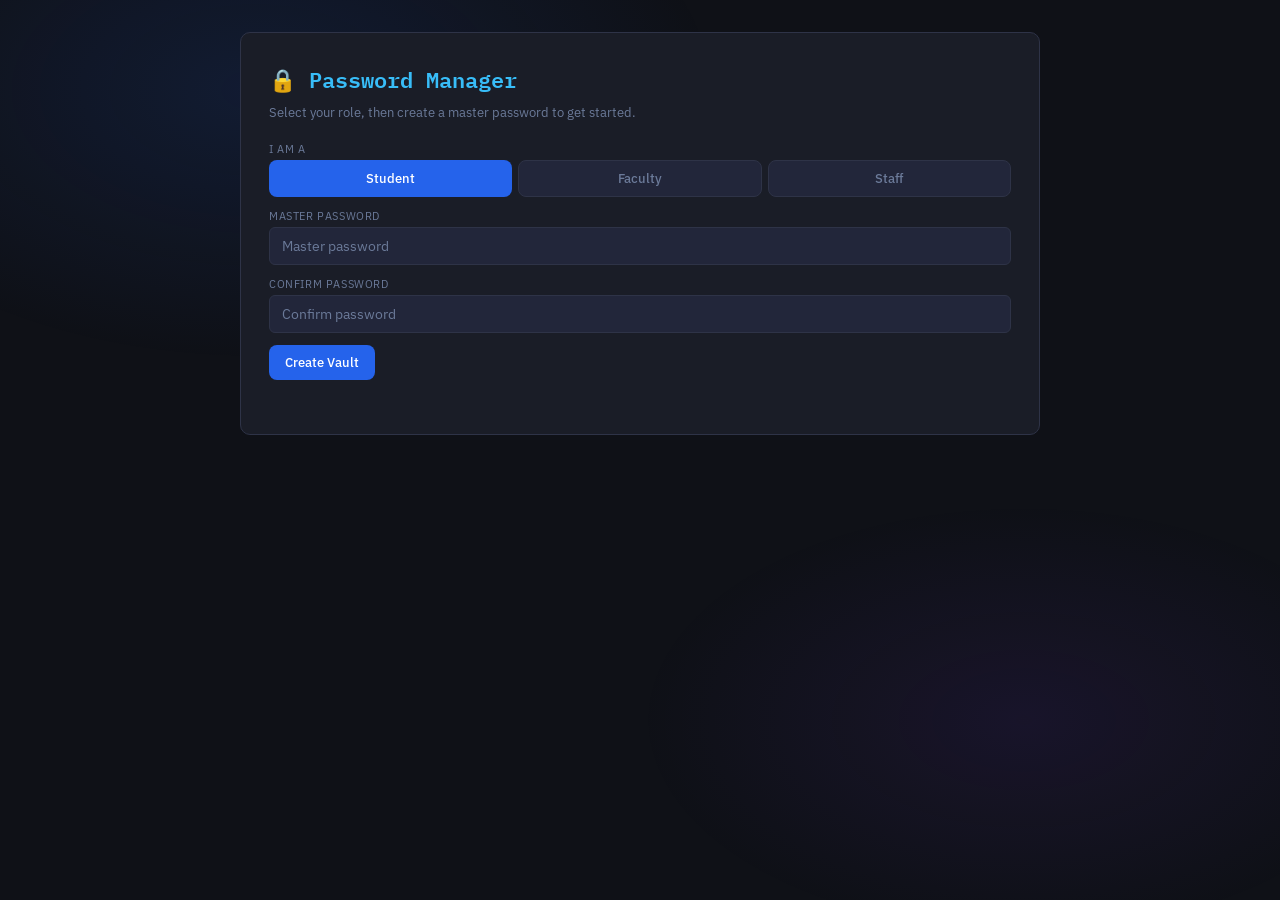
==== password_manager.html @ 9626956d "HTML and CSS file" ====
<!DOCTYPE html>
<html lang="en">
<head>
<meta charset="UTF-8">
<meta name="viewport" content="width=device-width, initial-scale=1.0">
<title>Password Manager</title>
<link href="https://fonts.googleapis.com/css2?family=IBM+Plex+Mono:wght@400;500;600&family=IBM+Plex+Sans:wght@300;400;500;600&display=swap" rel="stylesheet">
<link rel="stylesheet" href="style.css">
</head>
<body>
<div id="app">

  <!-- ══════════ LOGIN ══════════ -->
  <div class="screen active" id="screen-login">
    <div class="card">
      <h1>🔒 Password Manager</h1>
      <p class="sub" id="login-subtitle"></p>

      <div class="field">
        <label>I am a</label>
        <div class="role-toggle">
          <button onclick="selectRole('student')" class="active" id="rb-student">Student</button>
          <button onclick="selectRole('faculty')" id="rb-faculty">Faculty</button>
          <button onclick="selectRole('staff')"   id="rb-staff">Staff</button>
        </div>
      </div>

      <div id="auth-section">
        <div class="field">
          <label>Auth Code</label>
          <input type="password" id="auth-code" placeholder="Enter your auth code">
          <p style="color:var(--muted);font-size:12px;margin-top:4px">Contact your administrator if you don't have a code.</p>
        </div>
      </div>

      <div class="field">
        <label>Master Password</label>
        <input type="password" id="login-pw" placeholder="Master password" onkeydown="if(event.key==='Enter')doLogin()">
      </div>
      <div class="field" id="confirm-wrap">
        <label>Confirm Password</label>
        <input type="password" id="login-conf" placeholder="Confirm password" onkeydown="if(event.key==='Enter')doLogin()">
      </div>

      <div class="btn-row">
        <button class="btn-primary" id="login-btn" onclick="doLogin()">Create Vault</button>
      </div>
      <div class="msg" id="login-msg"></div>
    </div>
  </div>

  <!-- ══════════ MAIN ══════════ -->
  <div class="screen" id="screen-main">
    <nav id="main-nav"></nav>

    <!-- Passwords -->
    <div id="tab-passwords">
      <h2>Saved Passwords</h2>
      <div class="search-wrap">
        <input type="text" id="pw-search" placeholder="Search by site or username…" oninput="renderPasswords()">
      </div>
      <div class="list-scroll" id="pw-list"></div>
    </div>

    <!-- Add Password -->
    <div id="tab-add" style="display:none">
      <h2>Add Password</h2>
      <div class="field"><label>Site / App</label><input type="text" id="add-site" placeholder="e.g. github.com"></div>
      <div class="field"><label>Username / Email</label><input type="text" id="add-user" placeholder="you@example.com"></div>
      <div class="field">
        <label>Password</label>
        <input type="password" id="add-pw" placeholder="Password" oninput="updateStrength(this.value,'add-strength-wrap','add-strength-bar','add-strength-lbl')">
        <div class="strength-wrap" id="add-strength-wrap" style="display:none">
          <div class="strength-row"><span>Password strength</span><span id="add-strength-lbl"></span></div>
          <div class="bar-bg"><div class="bar-fill" id="add-strength-bar"></div></div>
        </div>
      </div>
      <div class="btn-row">
        <button class="btn-neutral" onclick="generateIntoAdd()">Generate Password</button>
        <button class="btn-success" onclick="doAddPassword()">Save</button>
      </div>
      <div class="msg" id="add-msg"></div>
    </div>

    <!-- Cards -->
    <div id="tab-cards" style="display:none">
      <h2>Saved Cards</h2>
      <div class="list-scroll" id="card-list"></div>
    </div>

    <!-- Add Card -->
    <div id="tab-add-card" style="display:none">
      <h2>Add Card</h2>
      <p class="sub">All card data is encrypted with your master password.</p>
      <div class="field"><label>Cardholder Name</label><input type="text" id="ac-holder" placeholder="Full name"></div>
      <div class="field"><label>Card Number</label><input type="text" id="ac-number" placeholder="Digits only" maxlength="19" oninput="this.value=this.value.replace(/\D/g,'').slice(0,16)"></div>
      <div class="row">
        <div class="field"><label>Expiry (MM/YY)</label><input type="text" id="ac-expiry" placeholder="MM/YY" maxlength="5" oninput="fmtExpiry(this)"></div>
        <div class="field"><label>CVV</label><input type="password" id="ac-cvv" placeholder="3–4 digits" maxlength="4"></div>
      </div>
      <div class="field"><label>Card Type</label>
        <select id="ac-type"><option>Visa</option><option>Mastercard</option><option>Amex</option><option>Other</option></select>
      </div>
      <div class="btn-row"><button class="btn-success" onclick="doAddCard()">Save Card</button></div>
      <div class="msg" id="add-card-msg"></div>
    </div>

    <!-- Generate -->
    <div id="tab-generate" style="display:none">
      <h2>Generate Password</h2>
      <div class="slider-wrap">
        <div class="slider-lbl"><span>Length</span><span id="gen-len-val">16</span></div>
        <input type="range" id="gen-len" min="8" max="64" value="16" oninput="document.getElementById('gen-len-val').textContent=this.value">
      </div>
      <div class="check-grid">
        <label class="check-label"><input type="checkbox" id="gen-upper"   checked> Uppercase (A–Z)</label>
        <label class="check-label"><input type="checkbox" id="gen-lower"   checked> Lowercase (a–z)</label>
        <label class="check-label"><input type="checkbox" id="gen-digits"  checked> Digits (0–9)</label>
        <label class="check-label"><input type="checkbox" id="gen-symbols" checked> Symbols (!@#…)</label>
      </div>
      <button class="btn-primary" onclick="doGenerate()">Generate</button>
      <div class="gen-result" id="gen-result" style="display:none">
        <span id="gen-output" style="flex:1"></span>
        <button class="btn-ghost" onclick="copyGen()">Copy</button>
      </div>
      <div class="msg" id="gen-msg"></div>
    </div>

    <!-- Minerva DB -->
    <div id="tab-minerva" style="display:none">
      <h2 style="color:var(--minerva)">🟣 Minerva Database</h2>
      <p class="sub" id="minerva-sub"></p>
      <div class="search-wrap">
        <input type="text" id="minerva-search" placeholder="Search by username…" oninput="renderMinerva()">
      </div>
      <div class="list-scroll" id="minerva-list"></div>
    </div>
  </div>
</div>

<div id="toast">Copied!</div>

<script>
// ═══════════════════════════════════════════
//  AUTH CODES  (edit these to match your pm_auth_codes.json)
// ═══════════════════════════════════════════
const AUTH_CODES = { faculty: ['FACULTY-0001'], staff: ['STAFF-0001'] };
const MINERVA_DOMAIN = 'minerva.bsu.com';

// ═══════════════════════════════════════════
//  STATE
// ═══════════════════════════════════════════
const S = { cryptoKey: null, role: null, vaults: {} };

// ═══════════════════════════════════════════
//  CRYPTO  (Web Crypto API — all client-side)
// ═══════════════════════════════════════════
async function deriveKey(pw, salt) {
  const km = await crypto.subtle.importKey('raw', enc(pw), 'PBKDF2', false, ['deriveKey']);
  return crypto.subtle.deriveKey(
    { name:'PBKDF2', salt, iterations:390000, hash:'SHA-256' },
    km, { name:'AES-GCM', length:256 }, false, ['encrypt','decrypt']
  );
}
async function hashPw(pw, salt) {
  const km = await crypto.subtle.importKey('raw', enc(pw), 'PBKDF2', false, ['deriveBits']);
  const bits = await crypto.subtle.deriveBits({ name:'PBKDF2', salt, iterations:390000, hash:'SHA-256' }, km, 256);
  return [...new Uint8Array(bits)].map(b=>b.toString(16).padStart(2,'0')).join('');
}
async function encVault(key, data) {
  const iv = crypto.getRandomValues(new Uint8Array(12));
  const ct = await crypto.subtle.encrypt({ name:'AES-GCM', iv }, key, enc(JSON.stringify(data)));
  const merged = new Uint8Array(12 + ct.byteLength);
  merged.set(iv); merged.set(new Uint8Array(ct), 12);
  return btoa(String.fromCharCode(...merged));
}
async function decVault(key, b64) {
  const buf = Uint8Array.from(atob(b64), c=>c.charCodeAt(0));
  const pt  = await crypto.subtle.decrypt({ name:'AES-GCM', iv: buf.slice(0,12) }, key, buf.slice(12));
  return JSON.parse(new TextDecoder().decode(pt));
}
const enc = s => new TextEncoder().encode(s);

// ═══════════════════════════════════════════
//  LOCALSTORAGE
// ═══════════════════════════════════════════
const LS_MASTER = 'pm_master_v1';
const lsKey     = r => `pm_vault_${r}_v1`;

function masterExists() { return !!localStorage.getItem(LS_MASTER); }

async function createMaster(pw) {
  const salt = crypto.getRandomValues(new Uint8Array(32));
  const hash = await hashPw(pw, salt);
  localStorage.setItem(LS_MASTER, JSON.stringify({ hash, salt:[...salt] }));
}
async function verifyMaster(pw) {
  const d = JSON.parse(localStorage.getItem(LS_MASTER));
  const salt = new Uint8Array(d.salt);
  if (await hashPw(pw, salt) !== d.hash) return false;
  S.cryptoKey = await deriveKey(pw, salt);
  return true;
}
async function loadVault(role) {
  const raw = localStorage.getItem(lsKey(role));
  if (!raw) return { passwords:[], cards:[] };
  try { return await decVault(S.cryptoKey, raw); } catch { return { passwords:[], cards:[] }; }
}
async function saveVault(role) {
  localStorage.setItem(lsKey(role), await encVault(S.cryptoKey, S.vaults[role]));
}

// ═══════════════════════════════════════════
//  LOGIN
// ═══════════════════════════════════════════
let selRole = 'student';

function selectRole(r) {
  selRole = r;
  ['student','faculty','staff'].forEach(x =>
    document.getElementById(`rb-${x}`).classList.toggle('active', x===r));
  document.getElementById('auth-section').style.display = r==='student' ? 'none' : 'block';
}

async function doLogin() {
  const pw = document.getElementById('login-pw').value.trim();
  setMsg('login-msg','','');
  if (['faculty','staff'].includes(selRole)) {
    const code = document.getElementById('auth-code').value.trim();
    if (!code) { setMsg('login-msg','Auth code required for faculty/staff.','err'); return; }
    if (!(AUTH_CODES[selRole]||[]).includes(code)) { setMsg('login-msg','Invalid auth code. Access denied.','err'); return; }
  }
  if (!pw) { setMsg('login-msg','Password cannot be empty.','err'); return; }
  if (!masterExists()) {
    const conf = document.getElementById('login-conf').value.trim();
    if (pw !== conf) { setMsg('login-msg','Passwords do not match.','err'); return; }
    if (pw.length < 6) { setMsg('login-msg','Use at least 6 characters.','err'); return; }
    await createMaster(pw);
  }
  if (!await verifyMaster(pw)) { setMsg('login-msg','Incorrect master password.','err'); return; }
  S.role = selRole;
  for (const r of ['student','faculty','staff']) S.vaults[r] = await loadVault(r);
  showMain();
}

// ═══════════════════════════════════════════
//  NAVIGATION
// ═══════════════════════════════════════════
let activeTab = 'passwords';

function showMain() {
  document.getElementById('screen-login').classList.remove('active');
  document.getElementById('screen-main').classList.add('active');
  buildNav(); switchTab('passwords');
}

function buildNav() {
  const tabs = [
    { id:'passwords', label:'Passwords' },
    { id:'add',       label:'Add PW'    },
    { id:'cards',     label:'Cards'     },
    { id:'add-card',  label:'Add Card'  },
    { id:'generate',  label:'Generate'  },
  ];
  if (['faculty','staff'].includes(S.role))
    tabs.push({ id:'minerva', label:'🟣 Minerva DB', cls:'minerva' });
  tabs.push({ id:'lock', label:'Lock' });
  document.getElementById('main-nav').innerHTML = tabs.map(t =>
    `<button id="nav-${t.id}" class="${t.cls||''}" onclick="navClick('${t.id}')">${t.label}</button>`
  ).join('');
}

function navClick(id) { id==='lock' ? doLock() : switchTab(id); }

function switchTab(id) {
  activeTab = id;
  document.querySelectorAll('#screen-main>div[id^="tab-"]').forEach(el=>el.style.display='none');
  document.getElementById(`tab-${id}`).style.display = 'block';
  document.querySelectorAll('#main-nav button').forEach(b=>{
    b.classList.remove('active');
    if (b.id===`nav-${id}`) b.classList.add('active');
  });
  if (id==='passwords') renderPasswords();
  if (id==='cards')     renderCards();
  if (id==='minerva')   renderMinerva();
}

function doLock() {
  S.cryptoKey=null; S.role=null; S.vaults={};
  ['login-pw','login-conf','auth-code'].forEach(id=>document.getElementById(id).value='');
  setMsg('login-msg','','');
  document.getElementById('screen-main').classList.remove('active');
  document.getElementById('screen-login').classList.add('active');
}

// ═══════════════════════════════════════════
//  PASSWORDS TAB
// ═══════════════════════════════════════════
function renderPasswords() {
  const q   = document.getElementById('pw-search').value.trim().toLowerCase();
  const pws = S.vaults[S.role].passwords;
  const hits = q ? pws.filter(e=>e.site.toLowerCase().includes(q)||e.username.toLowerCase().includes(q)) : pws;
  const list = document.getElementById('pw-list');
  if (!hits.length) {
    list.innerHTML=`<div class="empty">${q?'No entries found.':'No saved passwords yet. Use Add PW to get started.'}</div>`;
    return;
  }
  list.innerHTML = hits.map(e=>{
    const i = pws.indexOf(e);
    return `<div class="entry-row">
      <span class="entry-site">${x(e.site)}</span>
      <span class="entry-user">${x(e.username)}</span>
      <span class="entry-pw" id="pv${i}">${'•'.repeat(Math.min(e.password.length,16))}</span>
      <div class="entry-actions">
        <button class="btn-neutral btn-sm" onclick="togglePw(${i})" id="pb${i}">Show</button>
        <button class="btn-neutral btn-sm" onclick="copyText('${x(e.password).replace(/'/g,"\\'")}','Password')">Copy</button>
        <button class="btn-danger  btn-sm" onclick="deletePw(${i})">Delete</button>
      </div></div>`;
  }).join('');
}

function togglePw(i) {
  const e=S.vaults[S.role].passwords[i], lbl=document.getElementById(`pv${i}`), btn=document.getElementById(`pb${i}`);
  if (btn.textContent==='Show'){lbl.textContent=e.password; btn.textContent='Hide';}
  else{lbl.textContent='•'.repeat(Math.min(e.password.length,16)); btn.textContent='Show';}
}

async function deletePw(i) {
  S.vaults[S.role].passwords.splice(i,1);
  await saveVault(S.role); renderPasswords();
}

// ═══════════════════════════════════════════
//  ADD PASSWORD TAB
// ═══════════════════════════════════════════
function updateStrength(pw, wrapId, barId, lblId) {
  const wrap=document.getElementById(wrapId), bar=document.getElementById(barId), lbl=document.getElementById(lblId);
  if (!pw) { wrap.style.display='none'; return; }
  wrap.style.display='block';
  const {score,label,color}=strength(pw);
  lbl.textContent=label; lbl.style.color=color;
  bar.style.width=Math.round(score/8*100)+'%'; bar.style.background=color;
}

function generateIntoAdd() {
  const pw=genPw(16,true,true,true,true);
  document.getElementById('add-pw').value=pw;
  updateStrength(pw,'add-strength-wrap','add-strength-bar','add-strength-lbl');
  setMsg('add-msg',`Generated: ${pw}`,'ok');
}

async function doAddPassword() {
  const site=document.getElementById('add-site').value.trim();
  const user=document.getElementById('add-user').value.trim();
  const pw  =document.getElementById('add-pw').value;
  if (!site||!user||!pw){setMsg('add-msg','All fields are required.','err');return;}
  S.vaults[S.role].passwords.push({site,username:user,password:pw});
  await saveVault(S.role);
  ['add-site','add-user','add-pw'].forEach(id=>document.getElementById(id).value='');
  updateStrength('','add-strength-wrap','add-strength-bar','add-strength-lbl');
  setMsg('add-msg',`'${site}' saved successfully!`,'ok');
}

// ═══════════════════════════════════════════
//  CARDS TAB
// ═══════════════════════════════════════════
function maskCard(n) {
  const d=n.replace(/\D/g,''); return d.length<4?'•'.repeat(d.length):'•••• •••• •••• '+d.slice(-4);
}

function renderCards() {
  const cards=S.vaults[S.role].cards, list=document.getElementById('card-list');
  if (!cards.length){list.innerHTML='<div class="empty">No saved cards yet. Use Add Card to get started.</div>';return;}
  list.innerHTML=cards.map((c,i)=>`
    <div class="card-entry">
      <div class="card-hdr">
        <span class="ctype-badge">${x(c.card_type)}</span>
        <span class="card-holder">${x(c.cardholder)}</span>
        <span class="card-expiry">Expires ${x(c.expiry)}</span>
      </div>
      <div class="card-row">
        <span class="card-num" id="cn${i}">${maskCard(c.number)}</span>
        <button class="btn-neutral btn-sm" onclick="toggleCard(${i},'num')" id="cnb${i}">Show Number</button>
        <span style="color:var(--muted);font-size:12px">CVV:</span>
        <span class="card-cvv" id="cv${i}">•••</span>
        <button class="btn-neutral btn-sm" onclick="toggleCard(${i},'cvv')" id="cvb${i}">Show CVV</button>
        <button class="btn-danger  btn-sm" onclick="deleteCard(${i})">Delete</button>
      </div>
    </div>`).join('');
}

function toggleCard(i,f) {
  const c=S.vaults[S.role].cards[i];
  if(f==='num'){
    const lbl=document.getElementById(`cn${i}`),btn=document.getElementById(`cnb${i}`);
    if(btn.textContent==='Show Number'){lbl.textContent=c.number.replace(/\D/g,'').match(/.{1,4}/g).join(' ');btn.textContent='Hide Number';}
    else{lbl.textContent=maskCard(c.number);btn.textContent='Show Number';}
  } else {
    const lbl=document.getElementById(`cv${i}`),btn=document.getElementById(`cvb${i}`);
    if(btn.textContent==='Show CVV'){lbl.textContent=c.cvv;btn.textContent='Hide CVV';}
    else{lbl.textContent='•••';btn.textContent='Show CVV';}
  }
}

async function deleteCard(i){S.vaults[S.role].cards.splice(i,1);await saveVault(S.role);renderCards();}

function fmtExpiry(el){
  let v=el.value.replace(/\D/g,'').slice(0,4);
  el.value=v.length>2?v.slice(0,2)+'/'+v.slice(2):v;
}

async function doAddCard() {
  const holder=document.getElementById('ac-holder').value.trim();
  const number=document.getElementById('ac-number').value.replace(/\D/g,'');
  const expiry=document.getElementById('ac-expiry').value.trim();
  const cvv   =document.getElementById('ac-cvv').value.trim();
  const ctype =document.getElementById('ac-type').value;
  if(!holder||!number||!expiry||!cvv){setMsg('add-card-msg','All fields are required.','err');return;}
  if(!/^\d{13,19}$/.test(number)){setMsg('add-card-msg','Card number must be 13–19 digits.','err');return;}
  if(!/^\d{2}\/\d{2}$/.test(expiry)){setMsg('add-card-msg','Expiry must be MM/YY.','err');return;}
  if(!/^\d{3,4}$/.test(cvv)){setMsg('add-card-msg','CVV must be 3 or 4 digits.','err');return;}
  S.vaults[S.role].cards.push({cardholder:holder,number,expiry,cvv,card_type:ctype});
  await saveVault(S.role);
  ['ac-holder','ac-number','ac-expiry','ac-cvv'].forEach(id=>document.getElementById(id).value='');
  setMsg('add-card-msg',`Card ending in ${number.slice(-4)} saved!`,'ok');
}

// ═══════════════════════════════════════════
//  GENERATE TAB
// ═══════════════════════════════════════════
function doGenerate() {
  const pw=genPw(
    +document.getElementById('gen-len').value,
    document.getElementById('gen-upper').checked,
    document.getElementById('gen-lower').checked,
    document.getElementById('gen-digits').checked,
    document.getElementById('gen-symbols').checked
  );
  document.getElementById('gen-output').textContent=pw;
  document.getElementById('gen-result').style.display='flex';
  setMsg('gen-msg',`Strength: ${strength(pw).label}`,'ok');
}
function copyGen(){copyText(document.getElementById('gen-output').textContent,'Password');}

// ═══════════════════════════════════════════
//  MINERVA DB TAB
// ═══════════════════════════════════════════
function renderMinerva() {
  document.getElementById('minerva-sub').innerHTML=
    `Showing all <code>${MINERVA_DOMAIN}</code> entries across <b>all</b> vaults. Accessible to <b>${S.role}</b> only.`;
  const q=document.getElementById('minerva-search').value.trim().toLowerCase();
  const all=[];
  for(const r of ['student','faculty','staff']){
    (S.vaults[r]||{passwords:[]}).passwords.forEach((e,idx)=>{
      if(e.site.toLowerCase().includes(MINERVA_DOMAIN)) all.push({...e,_r:r,_i:idx});
    });
  }
  const hits=q?all.filter(e=>e.username.toLowerCase().includes(q)):all;
  const list=document.getElementById('minerva-list');
  if(!hits.length){
    list.innerHTML=`<div class="empty">No <code>${MINERVA_DOMAIN}</code> entries found${q?' matching your search':' in any vault'}.</div>`;
    return;
  }
  list.innerHTML=`<p style="color:var(--minerva);font-size:13px;margin-bottom:12px"><b>${hits.length}</b> Minerva account(s) found across all vaults.</p>`+
    hits.map((e,i)=>`
    <div class="entry-row">
      <span class="role-badge ${e._r}">${e._r}</span>
      <span class="entry-site" style="color:var(--minerva)">${x(e.site)}</span>
      <span class="entry-user">${x(e.username)}</span>
      <span class="entry-pw" id="mv${i}">${'•'.repeat(Math.min(e.password.length,16))}</span>
      <div class="entry-actions">
        <button class="btn-neutral btn-sm" onclick="toggleMinerva(${i},this,'${e.password.replace(/\\/g,'\\\\').replace(/'/g,"\\'")}')">Show</button>
        <button class="btn-danger  btn-sm" onclick="deleteMinerva('${e._r}',${e._i})">Delete</button>
      </div></div>`).join('');
}

function toggleMinerva(i,btn,pw){
  const lbl=document.getElementById(`mv${i}`);
  if(btn.textContent==='Show'){lbl.textContent=pw;btn.textContent='Hide';}
  else{lbl.textContent='•'.repeat(Math.min(pw.length,16));btn.textContent='Show';}
}

async function deleteMinerva(role,idx){
  S.vaults[role].passwords.splice(idx,1);
  await saveVault(role); renderMinerva();
}

// ═══════════════════════════════════════════
//  UTILITIES
// ═══════════════════════════════════════════
function genPw(len=16,upper=true,lower=true,digits=true,syms=true){
  const U='ABCDEFGHIJKLMNOPQRSTUVWXYZ', L='abcdefghijklmnopqrstuvwxyz',
        D='0123456789', Y='!@#$%^&*()_+-=[]{}|;:,.<>?';
  let pool='', must=[];
  if(upper){pool+=U; must.push(pick(U));}
  if(lower){pool+=L; must.push(pick(L));}
  if(digits){pool+=D; must.push(pick(D));}
  if(syms){pool+=Y; must.push(pick(Y));}
  if(!pool) pool=U+L+D;
  const rest=Array.from({length:len-must.length},()=>pick(pool));
  const all=[...must,...rest];
  for(let i=all.length-1;i>0;i--){const j=rnd(i+1);[all[i],all[j]]=[all[j],all[i]];}
  return all.join('');
}
function rnd(n){const a=new Uint32Array(1);crypto.getRandomValues(a);return a[0]%n;}
function pick(s){return s[rnd(s.length)];}

function strength(pw){
  if(!pw) return{score:0,label:'',color:''};
  let sc=0,cl=0;
  if(/[A-Z]/.test(pw)){sc++;cl++;}
  if(/[a-z]/.test(pw)){sc++;cl++;}
  if(/\d/.test(pw)){sc++;cl++;}
  if(/[^A-Za-z\d]/.test(pw)){sc++;cl++;}
  if(cl===4){
    if(pw.length>=8)sc++; if(pw.length>=12)sc++; if(pw.length>=16)sc++; if(pw.length>=20)sc++;
  }
  if(sc<=2) return{score:sc,label:'Weak',       color:'#dc2626'};
  if(sc<=4) return{score:sc,label:'Mediocre',   color:'#d97706'};
  if(sc<=6) return{score:sc,label:'Outstanding',color:'#2563eb'};
  return          {score:sc,label:'Amazing',    color:'#16a34a'};
}

function x(s){return String(s).replace(/&/g,'&amp;').replace(/</g,'&lt;').replace(/>/g,'&gt;').replace(/"/g,'&quot;').replace(/'/g,'&#39;');}

function setMsg(id,text,type){
  const el=document.getElementById(id); el.textContent=text; el.className='msg'+(type?' '+type:'');
  if(text) setTimeout(()=>{if(el.textContent===text)el.textContent='';},4000);
}

let _toastT;
function toast(msg){
  const t=document.getElementById('toast'); t.textContent=msg; t.classList.add('show');
  clearTimeout(_toastT); _toastT=setTimeout(()=>t.classList.remove('show'),1800);
}
function copyText(text,label=''){
  navigator.clipboard.writeText(text).then(()=>toast((label?label+' ':'')+'copied!'));
}

// ═══════════════════════════════════════════
//  INIT
// ═══════════════════════════════════════════
document.addEventListener('DOMContentLoaded', ()=>{
  const exists = masterExists();
  document.getElementById('login-subtitle').textContent = exists
    ? 'Select your role, then enter your master password to unlock your vault.'
    : 'Select your role, then create a master password to get started.';
  document.getElementById('login-btn').textContent = exists ? 'Unlock' : 'Create Vault';
  document.getElementById('confirm-wrap').style.display = exists ? 'none' : 'block';
});
</script>
</body>
</html>
---- style.css ----
:root {
    --bg:       #0f1117;
    --surface:  #1a1d27;
    --surface2: #22263a;
    --border:   #2e3347;
    --text:     #e2e8f0;
    --muted:    #6b7a99;
    --primary:  #2563eb;
    --success:  #16a34a;
    --danger:   #dc2626;
    --minerva:  #7c3aed;
    --accent:   #38bdf8;
    --radius:   10px;
    --mono:     'IBM Plex Mono', monospace;
    --sans:     'IBM Plex Sans', sans-serif;
  }
  *, *::before, *::after { box-sizing: border-box; margin: 0; padding: 0; }
  body {
    background: var(--bg); color: var(--text);
    font-family: var(--sans); min-height: 100vh;
    display: flex; align-items: flex-start; justify-content: center;
    padding: 32px 16px 64px;
  }
  body::before {
    content: ''; position: fixed; inset: 0; pointer-events: none; z-index: 0;
    background:
      radial-gradient(ellipse 60% 50% at 20% 10%, rgba(37,99,235,.13) 0%, transparent 60%),
      radial-gradient(ellipse 50% 40% at 80% 80%, rgba(124,58,237,.09) 0%, transparent 60%);
  }
  #app { position: relative; z-index: 1; width: 100%; max-width: 800px; }

  /* SCREENS */
  .screen { display: none; }
  .screen.active { display: block; }

  /* CARD */
  .card {
    background: var(--surface); border: 1px solid var(--border);
    border-radius: var(--radius); padding: 28px; margin-bottom: 16px;
  }

  /* TYPOGRAPHY */
  h1 { font-family: var(--mono); font-size: 22px; font-weight: 600; color: var(--accent); margin-bottom: 6px; }
  h2 { font-family: var(--mono); font-size: 17px; font-weight: 600; margin-bottom: 18px; }
  p.sub { color: var(--muted); font-size: 13px; margin-bottom: 18px; line-height: 1.6; }

  /* INPUTS */
  input, select {
    background: var(--surface2); border: 1px solid var(--border);
    border-radius: 6px; color: var(--text); font-family: var(--sans);
    font-size: 14px; padding: 9px 12px; width: 100%; outline: none;
    transition: border-color .15s;
  }
  input:focus, select:focus { border-color: var(--primary); }
  input::placeholder { color: var(--muted); }
  select option { background: var(--surface2); }
  input[type="range"] {
    -webkit-appearance: none; appearance: none;
    height: 4px; background: var(--border); border-radius: 4px; padding: 0;
  }
  input[type="range"]::-webkit-slider-thumb {
    -webkit-appearance: none; appearance: none;
    width: 16px; height: 16px; border-radius: 50%;
    background: var(--primary); cursor: pointer;
  }
  input[type="checkbox"] { width: auto; accent-color: var(--primary); }

  .field { margin-bottom: 12px; }
  .field label { font-size: 11px; color: var(--muted); margin-bottom: 4px; display: block; text-transform: uppercase; letter-spacing: .6px; }
  .row { display: flex; gap: 10px; }
  .row .field { flex: 1; }

  /* BUTTONS */
  button {
    border: none; cursor: pointer; border-radius: 8px;
    font-family: var(--sans); font-weight: 500; font-size: 13px;
    padding: 9px 16px; transition: opacity .15s, transform .1s; white-space: nowrap;
  }
  button:hover { opacity: .88; }
  button:active { transform: scale(.97); }
  .btn-primary { background: var(--primary); color: #fff; }
  .btn-success { background: var(--success); color: #fff; }
  .btn-danger  { background: var(--danger);  color: #fff; }
  .btn-neutral { background: #2e3347;        color: var(--text); }
  .btn-ghost   { background: transparent; border: 1px solid var(--border); color: var(--muted); }
  .btn-sm      { font-size: 11px; padding: 5px 10px; }
  .btn-row     { display: flex; gap: 8px; flex-wrap: wrap; margin-top: 4px; }

  /* NAV */
  nav {
    display: flex; gap: 6px; flex-wrap: wrap;
    margin-bottom: 24px; padding-bottom: 16px; border-bottom: 1px solid var(--border);
  }
  nav button { font-size: 12px; padding: 6px 13px; background: var(--surface2); color: var(--muted); border: 1px solid var(--border); }
  nav button.active   { background: var(--primary); color: #fff; border-color: transparent; }
  nav button.minerva  { background: var(--minerva); color: #fff; border-color: transparent; }

  /* MESSAGES */
  .msg { font-size: 13px; margin-top: 8px; min-height: 18px; }
  .ok  { color: #34d399; }
  .err { color: #f87171; }

  /* ROLE TOGGLE */
  .role-toggle { display: flex; gap: 6px; }
  .role-toggle button { flex: 1; background: var(--surface2); color: var(--muted); border: 1px solid var(--border); }
  .role-toggle button.active { background: var(--primary); color: #fff; border-color: transparent; }

  /* STRENGTH BAR */
  .strength-wrap { margin-top: 8px; }
  .strength-row  { display: flex; justify-content: space-between; margin-bottom: 4px; font-size: 11px; color: var(--muted); }
  .bar-bg  { background: var(--border); border-radius: 4px; height: 5px; }
  .bar-fill { height: 5px; border-radius: 4px; transition: width .3s, background .3s; }

  /* ENTRY ROW */
  .entry-row {
    display: flex; align-items: center; gap: 10px; flex-wrap: wrap;
    padding: 10px 0; border-bottom: 1px solid var(--border);
  }
  .entry-row:last-child { border-bottom: none; }
  .entry-site { font-weight: 600; font-size: 13px; min-width: 130px; }
  .entry-user { color: var(--muted); font-size: 13px; min-width: 150px; font-family: var(--mono); }
  .entry-pw   { font-family: var(--mono); font-size: 13px; min-width: 140px; color: var(--accent); letter-spacing: 1px; }
  .entry-actions { display: flex; gap: 5px; margin-left: auto; }

  /* CARD ENTRY */
  .card-entry { padding: 12px 0; border-bottom: 1px solid var(--border); }
  .card-entry:last-child { border-bottom: none; }
  .card-hdr { display: flex; align-items: center; gap: 8px; margin-bottom: 8px; }
  .ctype-badge { font-size: 10px; font-weight: 600; padding: 2px 8px; border-radius: 4px; background: var(--surface2); color: var(--accent); font-family: var(--mono); }
  .card-holder { font-size: 14px; font-weight: 500; }
  .card-expiry { font-size: 12px; color: var(--muted); margin-left: auto; }
  .card-row    { display: flex; align-items: center; gap: 8px; flex-wrap: wrap; }
  .card-num    { font-family: var(--mono); font-size: 13px; color: var(--accent); min-width: 200px; }
  .card-cvv    { font-family: var(--mono); font-size: 13px; color: var(--muted); }

  /* SEARCH */
  .search-wrap { margin-bottom: 16px; }
  .search-wrap input { max-width: 340px; }

  /* GENERATE */
  .slider-wrap { margin-bottom: 14px; }
  .slider-lbl  { display: flex; justify-content: space-between; font-size: 12px; color: var(--muted); margin-bottom: 6px; }
  .check-grid  { display: grid; grid-template-columns: 1fr 1fr; gap: 8px; margin-bottom: 14px; }
  .check-label {
    display: flex; align-items: center; gap: 8px; font-size: 13px; cursor: pointer;
    background: var(--surface2); border: 1px solid var(--border); border-radius: 6px; padding: 8px 12px;
  }
  .gen-result {
    background: var(--surface2); border: 1px solid var(--border); border-radius: 8px;
    padding: 14px 16px; margin-top: 12px; font-family: var(--mono); font-size: 15px;
    color: var(--accent); word-break: break-all; min-height: 48px;
    display: flex; align-items: center; justify-content: space-between; gap: 10px;
  }

  /* MINERVA */
  .role-badge { font-size: 10px; padding: 2px 6px; border-radius: 4px; font-weight: 600; text-transform: uppercase; letter-spacing: .5px; }
  .role-badge.student { background: #1d4ed822; color: #60a5fa; border: 1px solid #3b82f633; }
  .role-badge.faculty,
  .role-badge.staff   { background: #7c3aed22; color: #a78bfa; border: 1px solid #7c3aed33; }

  /* MISC */
  .empty { color: var(--muted); font-size: 14px; text-align: center; padding: 32px 0; }
  .list-scroll { max-height: 420px; overflow-y: auto; }
  #auth-section { display: none; }
  #confirm-wrap { display: block; }

  /* TOAST */
  #toast {
    position: fixed; bottom: 24px; right: 24px;
    background: #1e293b; border: 1px solid var(--border); color: var(--text);
    font-size: 13px; padding: 10px 18px; border-radius: 8px;
    opacity: 0; pointer-events: none; transition: opacity .25s; z-index: 999;
  }
  #toast.show { opacity: 1; }
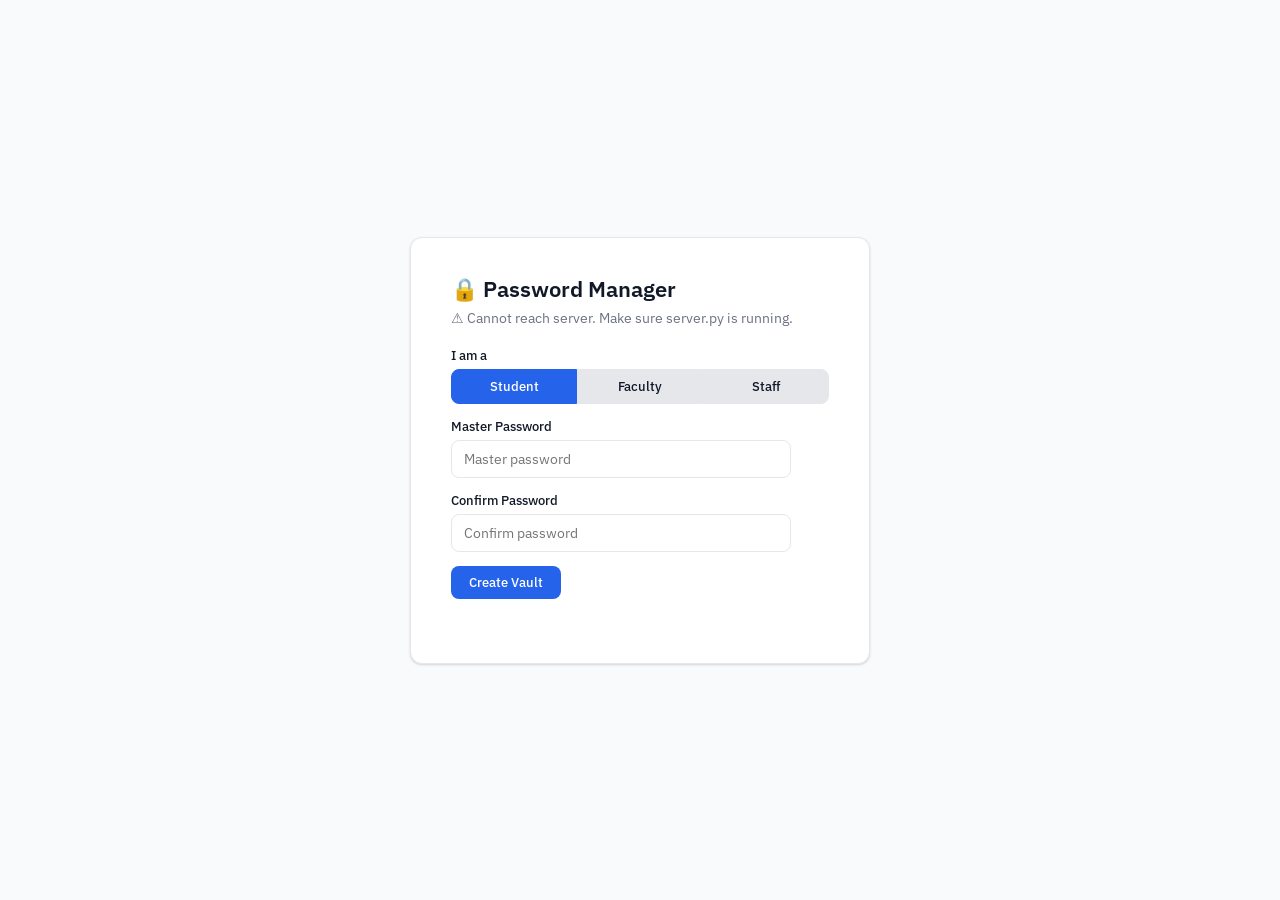
==== commit 2f2a343e: "Update HTML" ====
--- a/password_manager.html
+++ b/password_manager.html
@@ -5,7 +5,201 @@
 <meta name="viewport" content="width=device-width, initial-scale=1.0">
 <title>Password Manager</title>
 <link href="https://fonts.googleapis.com/css2?family=IBM+Plex+Mono:wght@400;500;600&family=IBM+Plex+Sans:wght@300;400;500;600&display=swap" rel="stylesheet">
-<link rel="stylesheet" href="style.css">
+<style>
+/* ── Reset & base ─────────────────────────────────────────────────────────── */
+*, *::before, *::after { box-sizing: border-box; margin: 0; padding: 0; }
+
+:root {
+  --bg:      #f9fafb;
+  --surface: #ffffff;
+  --border:  #e5e7eb;
+  --text:    #111827;
+  --muted:   #6b7280;
+  --primary: #2563eb;
+  --success: #16a34a;
+  --danger:  #dc2626;
+  --neutral: #6b7280;
+  --minerva: #7c3aed;
+  --radius:  8px;
+  --shadow:  0 1px 3px rgba(0,0,0,.1), 0 1px 2px rgba(0,0,0,.06);
+}
+
+body {
+  font-family: 'IBM Plex Sans', system-ui, sans-serif;
+  background: var(--bg);
+  color: var(--text);
+  min-height: 100vh;
+}
+
+/* ── Screens ──────────────────────────────────────────────────────────────── */
+.screen { display: none; }
+.screen.active { display: block; }
+
+/* ── Login card ───────────────────────────────────────────────────────────── */
+#screen-login {
+  display: flex; align-items: center; justify-content: center;
+  min-height: 100vh; padding: 24px;
+}
+.card {
+  background: var(--surface);
+  border: 1px solid var(--border);
+  border-radius: 12px;
+  box-shadow: var(--shadow);
+  padding: 36px 40px;
+  width: 100%; max-width: 460px;
+}
+.card h1 { font-size: 22px; font-weight: 600; margin-bottom: 6px; }
+.sub { color: var(--muted); font-size: 14px; margin-bottom: 20px; }
+
+/* ── Main layout ──────────────────────────────────────────────────────────── */
+#screen-main { max-width: 900px; margin: 0 auto; padding: 24px 20px; }
+#screen-main > div[id^="tab-"] { padding-top: 8px; }
+#screen-main h2 { font-size: 20px; font-weight: 600; margin-bottom: 16px; }
+
+/* ── Nav ──────────────────────────────────────────────────────────────────── */
+#main-nav {
+  display: flex; flex-wrap: wrap; gap: 8px;
+  margin-bottom: 24px;
+  padding-bottom: 16px;
+  border-bottom: 1px solid var(--border);
+}
+#main-nav button {
+  padding: 7px 16px; border-radius: var(--radius); border: none;
+  font-size: 13px; font-weight: 500; cursor: pointer;
+  background: #e5e7eb; color: var(--text);
+  transition: opacity .15s;
+}
+#main-nav button:hover { opacity: .8; }
+#main-nav button.active { background: var(--primary); color: #fff; }
+#main-nav button.minerva { background: var(--minerva); color: #fff; }
+#main-nav button.minerva.active { background: var(--minerva); }
+
+/* ── Fields ───────────────────────────────────────────────────────────────── */
+.field { margin-bottom: 14px; }
+.field label { display: block; font-size: 13px; font-weight: 500; margin-bottom: 5px; }
+.field input, .field select {
+  width: 100%; max-width: 340px;
+  padding: 9px 12px; border-radius: var(--radius);
+  border: 1px solid var(--border);
+  font-family: inherit; font-size: 14px; color: var(--text);
+  background: var(--surface); outline: none;
+  transition: border-color .15s;
+}
+.field input:focus, .field select:focus { border-color: var(--primary); }
+
+.row { display: flex; gap: 16px; flex-wrap: wrap; }
+.row .field { flex: 1; min-width: 120px; }
+
+/* ── Role toggle ──────────────────────────────────────────────────────────── */
+.role-toggle { display: flex; gap: 0; }
+.role-toggle button {
+  flex: 1; padding: 8px; border: 1px solid var(--border);
+  background: #e5e7eb; color: var(--text);
+  font-size: 13px; font-weight: 500; cursor: pointer;
+  transition: background .15s;
+}
+.role-toggle button:first-child { border-radius: var(--radius) 0 0 var(--radius); }
+.role-toggle button:last-child  { border-radius: 0 var(--radius) var(--radius) 0; }
+.role-toggle button.active      { background: var(--primary); color: #fff; border-color: var(--primary); }
+
+/* ── Buttons ──────────────────────────────────────────────────────────────── */
+button { cursor: pointer; font-family: inherit; }
+.btn-primary, .btn-success, .btn-danger, .btn-neutral, .btn-ghost {
+  display: inline-flex; align-items: center; justify-content: center;
+  padding: 8px 18px; border: none; border-radius: var(--radius);
+  font-size: 13px; font-weight: 500;
+  transition: opacity .15s;
+}
+.btn-primary { background: var(--primary); color: #fff; }
+.btn-success { background: var(--success); color: #fff; }
+.btn-danger  { background: var(--danger);  color: #fff; }
+.btn-neutral { background: #e5e7eb; color: var(--text); }
+.btn-ghost   { background: transparent; color: var(--primary); border: 1px solid var(--primary); }
+.btn-primary:hover, .btn-success:hover, .btn-danger:hover,
+.btn-neutral:hover, .btn-ghost:hover { opacity: .8; }
+
+.btn-sm { padding: 4px 10px; font-size: 12px; }
+.btn-row { display: flex; flex-wrap: wrap; gap: 8px; margin-top: 4px; margin-bottom: 8px; }
+
+/* ── Messages ─────────────────────────────────────────────────────────────── */
+.msg { font-size: 13px; min-height: 20px; margin-top: 6px; }
+.msg.ok  { color: var(--success); }
+.msg.err { color: var(--danger);  }
+
+/* ── Search ───────────────────────────────────────────────────────────────── */
+.search-wrap { margin-bottom: 14px; }
+.search-wrap input {
+  width: 100%; max-width: 360px;
+  padding: 9px 12px; border-radius: var(--radius);
+  border: 1px solid var(--border);
+  font-family: inherit; font-size: 14px;
+}
+
+/* ── Password list ────────────────────────────────────────────────────────── */
+.list-scroll { max-height: 60vh; overflow-y: auto; }
+.entry-row {
+  display: flex; align-items: center; flex-wrap: wrap; gap: 8px;
+  padding: 10px 0; border-bottom: 1px solid var(--border);
+}
+.entry-site  { font-weight: 600; min-width: 140px; }
+.entry-user  { color: var(--muted); min-width: 160px; font-size: 13px; }
+.entry-pw    { font-family: 'IBM Plex Mono', monospace; font-size: 13px; min-width: 130px; }
+.entry-actions { display: flex; gap: 6px; flex-shrink: 0; }
+.empty { color: var(--muted); font-size: 14px; padding: 20px 0; }
+
+/* ── Card list ────────────────────────────────────────────────────────────── */
+.card-entry { padding: 12px 0; border-bottom: 1px solid var(--border); }
+.card-hdr   { display: flex; align-items: center; gap: 10px; margin-bottom: 8px; }
+.card-holder{ font-weight: 600; }
+.card-expiry{ font-size: 12px; color: var(--muted); }
+.ctype-badge{
+  font-size: 11px; font-weight: 600; padding: 2px 8px;
+  border-radius: 4px; background: #dbeafe; color: var(--primary);
+}
+.card-row   { display: flex; align-items: center; flex-wrap: wrap; gap: 8px; }
+.card-num   { font-family: 'IBM Plex Mono', monospace; font-size: 13px; min-width: 180px; }
+.card-cvv   { font-family: 'IBM Plex Mono', monospace; font-size: 13px; }
+
+/* ── Strength bar ─────────────────────────────────────────────────────────── */
+.strength-wrap { margin-top: 6px; max-width: 340px; }
+.strength-row  { display: flex; justify-content: space-between; font-size: 12px; margin-bottom: 4px; color: var(--muted); }
+.bar-bg   { background: var(--border); border-radius: 4px; height: 6px; }
+.bar-fill { height: 6px; border-radius: 4px; transition: width .3s, background .3s; width: 0; }
+
+/* ── Generate ─────────────────────────────────────────────────────────────── */
+.slider-wrap { margin-bottom: 14px; max-width: 340px; }
+.slider-lbl  { display: flex; justify-content: space-between; font-size: 13px; margin-bottom: 4px; }
+input[type=range] { width: 100%; accent-color: var(--primary); }
+.check-grid { display: grid; grid-template-columns: 1fr 1fr; gap: 8px; margin-bottom: 16px; max-width: 340px; }
+.check-label { display: flex; align-items: center; gap: 6px; font-size: 13px; cursor: pointer; }
+.gen-result {
+  display: flex; align-items: center; gap: 10px;
+  margin-top: 12px; padding: 10px 14px;
+  background: #f3f4f6; border-radius: var(--radius);
+  font-family: 'IBM Plex Mono', monospace; font-size: 14px;
+  max-width: 500px;
+}
+
+/* ── Role badge (Minerva) ─────────────────────────────────────────────────── */
+.role-badge {
+  font-size: 11px; font-weight: 600; padding: 2px 7px;
+  border-radius: 4px; flex-shrink: 0;
+}
+.role-badge.student { background: #dbeafe; color: #1d4ed8; }
+.role-badge.faculty, .role-badge.staff { background: #ede9fe; color: var(--minerva); }
+
+/* ── Toast ────────────────────────────────────────────────────────────────── */
+#toast {
+  position: fixed; bottom: 24px; left: 50%; transform: translateX(-50%) translateY(80px);
+  background: #1f2937; color: #fff; padding: 8px 20px;
+  border-radius: 99px; font-size: 13px; font-weight: 500;
+  transition: transform .25s; pointer-events: none; z-index: 999;
+}
+#toast.show { transform: translateX(-50%) translateY(0); }
+
+/* ── Auth section ─────────────────────────────────────────────────────────── */
+#auth-section { display: none; }
+</style>
 </head>
 <body>
 <div id="app">
@@ -14,7 +208,7 @@
   <div class="screen active" id="screen-login">
     <div class="card">
       <h1>🔒 Password Manager</h1>
-      <p class="sub" id="login-subtitle"></p>
+      <p class="sub" id="login-subtitle">Loading…</p>
 
       <div class="field">
         <label>I am a</label>
@@ -43,7 +237,7 @@
       </div>
 
       <div class="btn-row">
-        <button class="btn-primary" id="login-btn" onclick="doLogin()">Create Vault</button>
+        <button class="btn-primary" id="login-btn" onclick="doLogin()" disabled>Create Vault</button>
       </div>
       <div class="msg" id="login-msg"></div>
     </div>
@@ -69,7 +263,8 @@
       <div class="field"><label>Username / Email</label><input type="text" id="add-user" placeholder="you@example.com"></div>
       <div class="field">
         <label>Password</label>
-        <input type="password" id="add-pw" placeholder="Password" oninput="updateStrength(this.value,'add-strength-wrap','add-strength-bar','add-strength-lbl')">
+        <input type="password" id="add-pw" placeholder="Password"
+               oninput="updateStrength(this.value,'add-strength-wrap','add-strength-bar','add-strength-lbl')">
         <div class="strength-wrap" id="add-strength-wrap" style="display:none">
           <div class="strength-row"><span>Password strength</span><span id="add-strength-lbl"></span></div>
           <div class="bar-bg"><div class="bar-fill" id="add-strength-bar"></div></div>
@@ -98,7 +293,8 @@
         <div class="field"><label>Expiry (MM/YY)</label><input type="text" id="ac-expiry" placeholder="MM/YY" maxlength="5" oninput="fmtExpiry(this)"></div>
         <div class="field"><label>CVV</label><input type="password" id="ac-cvv" placeholder="3–4 digits" maxlength="4"></div>
       </div>
-      <div class="field"><label>Card Type</label>
+      <div class="field">
+        <label>Card Type</label>
         <select id="ac-type"><option>Visa</option><option>Mastercard</option><option>Amex</option><option>Other</option></select>
       </div>
       <div class="btn-row"><button class="btn-success" onclick="doAddCard()">Save Card</button></div>
@@ -110,7 +306,8 @@
       <h2>Generate Password</h2>
       <div class="slider-wrap">
         <div class="slider-lbl"><span>Length</span><span id="gen-len-val">16</span></div>
-        <input type="range" id="gen-len" min="8" max="64" value="16" oninput="document.getElementById('gen-len-val').textContent=this.value">
+        <input type="range" id="gen-len" min="8" max="64" value="16"
+               oninput="document.getElementById('gen-len-val').textContent=this.value">
       </div>
       <div class="check-grid">
         <label class="check-label"><input type="checkbox" id="gen-upper"   checked> Uppercase (A–Z)</label>
@@ -120,7 +317,7 @@
       </div>
       <button class="btn-primary" onclick="doGenerate()">Generate</button>
       <div class="gen-result" id="gen-result" style="display:none">
-        <span id="gen-output" style="flex:1"></span>
+        <span id="gen-output" style="flex:1;word-break:break-all"></span>
         <button class="btn-ghost" onclick="copyGen()">Copy</button>
       </div>
       <div class="msg" id="gen-msg"></div>
@@ -142,9 +339,8 @@
 
 <script>
 // ═══════════════════════════════════════════
-//  AUTH CODES  (edit these to match your pm_auth_codes.json)
-// ═══════════════════════════════════════════
-const AUTH_CODES = { faculty: ['FACULTY-0001'], staff: ['STAFF-0001'] };
+//  CONSTANTS
+// ═══════════════════════════════════════════
 const MINERVA_DOMAIN = 'minerva.bsu.com';
 
 // ═══════════════════════════════════════════
@@ -153,61 +349,95 @@
 const S = { cryptoKey: null, role: null, vaults: {} };
 
 // ═══════════════════════════════════════════
-//  CRYPTO  (Web Crypto API — all client-side)
+//  CRYPTO  (Web Crypto API — client-side only)
 // ═══════════════════════════════════════════
 async function deriveKey(pw, salt) {
   const km = await crypto.subtle.importKey('raw', enc(pw), 'PBKDF2', false, ['deriveKey']);
   return crypto.subtle.deriveKey(
-    { name:'PBKDF2', salt, iterations:390000, hash:'SHA-256' },
-    km, { name:'AES-GCM', length:256 }, false, ['encrypt','decrypt']
+    { name: 'PBKDF2', salt, iterations: 390_000, hash: 'SHA-256' },
+    km,
+    { name: 'AES-GCM', length: 256 },
+    false,
+    ['encrypt', 'decrypt']
   );
 }
+
 async function hashPw(pw, salt) {
-  const km = await crypto.subtle.importKey('raw', enc(pw), 'PBKDF2', false, ['deriveBits']);
-  const bits = await crypto.subtle.deriveBits({ name:'PBKDF2', salt, iterations:390000, hash:'SHA-256' }, km, 256);
-  return [...new Uint8Array(bits)].map(b=>b.toString(16).padStart(2,'0')).join('');
-}
+  const km   = await crypto.subtle.importKey('raw', enc(pw), 'PBKDF2', false, ['deriveBits']);
+  const bits = await crypto.subtle.deriveBits(
+    { name: 'PBKDF2', salt, iterations: 390_000, hash: 'SHA-256' }, km, 256
+  );
+  return [...new Uint8Array(bits)].map(b => b.toString(16).padStart(2, '0')).join('');
+}
+
 async function encVault(key, data) {
-  const iv = crypto.getRandomValues(new Uint8Array(12));
-  const ct = await crypto.subtle.encrypt({ name:'AES-GCM', iv }, key, enc(JSON.stringify(data)));
-  const merged = new Uint8Array(12 + ct.byteLength);
-  merged.set(iv); merged.set(new Uint8Array(ct), 12);
-  return btoa(String.fromCharCode(...merged));
-}
+  const iv  = crypto.getRandomValues(new Uint8Array(12));
+  const ct  = await crypto.subtle.encrypt({ name: 'AES-GCM', iv }, key, enc(JSON.stringify(data)));
+  const buf = new Uint8Array(12 + ct.byteLength);
+  buf.set(iv); buf.set(new Uint8Array(ct), 12);
+  return btoa(String.fromCharCode(...buf));
+}
+
 async function decVault(key, b64) {
-  const buf = Uint8Array.from(atob(b64), c=>c.charCodeAt(0));
-  const pt  = await crypto.subtle.decrypt({ name:'AES-GCM', iv: buf.slice(0,12) }, key, buf.slice(12));
+  const buf = Uint8Array.from(atob(b64), c => c.charCodeAt(0));
+  const pt  = await crypto.subtle.decrypt({ name: 'AES-GCM', iv: buf.slice(0, 12) }, key, buf.slice(12));
   return JSON.parse(new TextDecoder().decode(pt));
 }
+
 const enc = s => new TextEncoder().encode(s);
 
 // ═══════════════════════════════════════════
-//  LOCALSTORAGE
-// ═══════════════════════════════════════════
-const LS_MASTER = 'pm_master_v1';
-const lsKey     = r => `pm_vault_${r}_v1`;
-
-function masterExists() { return !!localStorage.getItem(LS_MASTER); }
+//  SERVER API CALLS  (replaces localStorage)
+// ═══════════════════════════════════════════
+async function api(path, opts = {}) {
+  const res = await fetch(path, {
+    headers: { 'Content-Type': 'application/json' },
+    ...opts,
+  });
+  return res.json();
+}
+
+async function masterExists() {
+  const d = await api('/api/master');
+  return d.exists;
+}
 
 async function createMaster(pw) {
   const salt = crypto.getRandomValues(new Uint8Array(32));
   const hash = await hashPw(pw, salt);
-  localStorage.setItem(LS_MASTER, JSON.stringify({ hash, salt:[...salt] }));
-}
+  await api('/api/master', {
+    method: 'POST',
+    body:   JSON.stringify({ hash, salt: [...salt] }),
+  });
+}
+
 async function verifyMaster(pw) {
-  const d = JSON.parse(localStorage.getItem(LS_MASTER));
+  const d = await api('/api/master');
+  if (!d.exists) return false;
   const salt = new Uint8Array(d.salt);
   if (await hashPw(pw, salt) !== d.hash) return false;
   S.cryptoKey = await deriveKey(pw, salt);
   return true;
 }
+
 async function loadVault(role) {
-  const raw = localStorage.getItem(lsKey(role));
-  if (!raw) return { passwords:[], cards:[] };
-  try { return await decVault(S.cryptoKey, raw); } catch { return { passwords:[], cards:[] }; }
-}
+  const d = await api(`/api/vault/${role}`);
+  if (!d.data) return { passwords: [], cards: [] };
+  try { return await decVault(S.cryptoKey, d.data); }
+  catch { return { passwords: [], cards: [] }; }
+}
+
 async function saveVault(role) {
-  localStorage.setItem(lsKey(role), await encVault(S.cryptoKey, S.vaults[role]));
+  const encrypted = await encVault(S.cryptoKey, S.vaults[role]);
+  await api(`/api/vault/${role}`, {
+    method: 'PUT',
+    body:   JSON.stringify({ data: encrypted }),
+  });
+}
+
+async function verifyAuthCode(role, code) {
+  const d = await api(`/api/auth/${role}?code=${encodeURIComponent(code)}`);
+  return d.valid;
 }
 
 // ═══════════════════════════════════════════
@@ -217,37 +447,51 @@
 
 function selectRole(r) {
   selRole = r;
-  ['student','faculty','staff'].forEach(x =>
-    document.getElementById(`rb-${x}`).classList.toggle('active', x===r));
-  document.getElementById('auth-section').style.display = r==='student' ? 'none' : 'block';
+  ['student', 'faculty', 'staff'].forEach(x =>
+    document.getElementById(`rb-${x}`).classList.toggle('active', x === r)
+  );
+  document.getElementById('auth-section').style.display = r === 'student' ? 'none' : 'block';
 }
 
 async function doLogin() {
-  const pw = document.getElementById('login-pw').value.trim();
-  setMsg('login-msg','','');
-  if (['faculty','staff'].includes(selRole)) {
-    const code = document.getElementById('auth-code').value.trim();
-    if (!code) { setMsg('login-msg','Auth code required for faculty/staff.','err'); return; }
-    if (!(AUTH_CODES[selRole]||[]).includes(code)) { setMsg('login-msg','Invalid auth code. Access denied.','err'); return; }
-  }
-  if (!pw) { setMsg('login-msg','Password cannot be empty.','err'); return; }
-  if (!masterExists()) {
-    const conf = document.getElementById('login-conf').value.trim();
-    if (pw !== conf) { setMsg('login-msg','Passwords do not match.','err'); return; }
-    if (pw.length < 6) { setMsg('login-msg','Use at least 6 characters.','err'); return; }
-    await createMaster(pw);
-  }
-  if (!await verifyMaster(pw)) { setMsg('login-msg','Incorrect master password.','err'); return; }
-  S.role = selRole;
-  for (const r of ['student','faculty','staff']) S.vaults[r] = await loadVault(r);
-  showMain();
+  const btn = document.getElementById('login-btn');
+  const pw  = document.getElementById('login-pw').value.trim();
+  setMsg('login-msg', '', '');
+  btn.disabled = true;
+
+  try {
+    // Auth code check (faculty/staff)
+    if (['faculty', 'staff'].includes(selRole)) {
+      const code = document.getElementById('auth-code').value.trim();
+      if (!code) { setMsg('login-msg', 'Auth code required for faculty/staff.', 'err'); return; }
+      const valid = await verifyAuthCode(selRole, code);
+      if (!valid) { setMsg('login-msg', 'Invalid auth code. Access denied.', 'err'); return; }
+    }
+
+    if (!pw) { setMsg('login-msg', 'Password cannot be empty.', 'err'); return; }
+
+    const exists = await masterExists();
+
+    if (!exists) {
+      const conf = document.getElementById('login-conf').value.trim();
+      if (pw !== conf) { setMsg('login-msg', 'Passwords do not match.', 'err'); return; }
+      if (pw.length < 6) { setMsg('login-msg', 'Use at least 6 characters.', 'err'); return; }
+      await createMaster(pw);
+    }
+
+    if (!await verifyMaster(pw)) { setMsg('login-msg', 'Incorrect master password.', 'err'); return; }
+
+    S.role = selRole;
+    for (const r of ['student', 'faculty', 'staff']) S.vaults[r] = await loadVault(r);
+    showMain();
+  } finally {
+    btn.disabled = false;
+  }
 }
 
 // ═══════════════════════════════════════════
 //  NAVIGATION
 // ═══════════════════════════════════════════
-let activeTab = 'passwords';
-
 function showMain() {
   document.getElementById('screen-login').classList.remove('active');
   document.getElementById('screen-main').classList.add('active');
@@ -256,39 +500,40 @@
 
 function buildNav() {
   const tabs = [
-    { id:'passwords', label:'Passwords' },
-    { id:'add',       label:'Add PW'    },
-    { id:'cards',     label:'Cards'     },
-    { id:'add-card',  label:'Add Card'  },
-    { id:'generate',  label:'Generate'  },
+    { id: 'passwords', label: 'Passwords' },
+    { id: 'add',       label: 'Add PW'    },
+    { id: 'cards',     label: 'Cards'     },
+    { id: 'add-card',  label: 'Add Card'  },
+    { id: 'generate',  label: 'Generate'  },
   ];
-  if (['faculty','staff'].includes(S.role))
-    tabs.push({ id:'minerva', label:'🟣 Minerva DB', cls:'minerva' });
-  tabs.push({ id:'lock', label:'Lock' });
+  if (['faculty', 'staff'].includes(S.role))
+    tabs.push({ id: 'minerva', label: '🟣 Minerva DB', cls: 'minerva' });
+  tabs.push({ id: 'lock', label: 'Lock' });
+
   document.getElementById('main-nav').innerHTML = tabs.map(t =>
-    `<button id="nav-${t.id}" class="${t.cls||''}" onclick="navClick('${t.id}')">${t.label}</button>`
+    `<button id="nav-${t.id}" class="${t.cls || ''}" onclick="navClick('${t.id}')">${t.label}</button>`
   ).join('');
 }
 
-function navClick(id) { id==='lock' ? doLock() : switchTab(id); }
+function navClick(id) { id === 'lock' ? doLock() : switchTab(id); }
 
 function switchTab(id) {
-  activeTab = id;
-  document.querySelectorAll('#screen-main>div[id^="tab-"]').forEach(el=>el.style.display='none');
-  document.getElementById(`tab-${id}`).style.display = 'block';
-  document.querySelectorAll('#main-nav button').forEach(b=>{
+  document.querySelectorAll('#screen-main>div[id^="tab-"]').forEach(el => el.style.display = 'none');
+  const tab = document.getElementById(`tab-${id}`);
+  if (tab) tab.style.display = 'block';
+  document.querySelectorAll('#main-nav button').forEach(b => {
     b.classList.remove('active');
-    if (b.id===`nav-${id}`) b.classList.add('active');
+    if (b.id === `nav-${id}`) b.classList.add('active');
   });
-  if (id==='passwords') renderPasswords();
-  if (id==='cards')     renderCards();
-  if (id==='minerva')   renderMinerva();
+  if (id === 'passwords') renderPasswords();
+  if (id === 'cards')     renderCards();
+  if (id === 'minerva')   renderMinerva();
 }
 
 function doLock() {
-  S.cryptoKey=null; S.role=null; S.vaults={};
-  ['login-pw','login-conf','auth-code'].forEach(id=>document.getElementById(id).value='');
-  setMsg('login-msg','','');
+  S.cryptoKey = null; S.role = null; S.vaults = {};
+  ['login-pw', 'login-conf', 'auth-code'].forEach(id => document.getElementById(id).value = '');
+  setMsg('login-msg', '', '');
   document.getElementById('screen-main').classList.remove('active');
   document.getElementById('screen-login').classList.add('active');
 }
@@ -297,36 +542,41 @@
 //  PASSWORDS TAB
 // ═══════════════════════════════════════════
 function renderPasswords() {
-  const q   = document.getElementById('pw-search').value.trim().toLowerCase();
-  const pws = S.vaults[S.role].passwords;
-  const hits = q ? pws.filter(e=>e.site.toLowerCase().includes(q)||e.username.toLowerCase().includes(q)) : pws;
+  const q    = document.getElementById('pw-search').value.trim().toLowerCase();
+  const pws  = S.vaults[S.role].passwords;
+  const hits = q ? pws.filter(e =>
+    e.site.toLowerCase().includes(q) || e.username.toLowerCase().includes(q)
+  ) : pws;
   const list = document.getElementById('pw-list');
   if (!hits.length) {
-    list.innerHTML=`<div class="empty">${q?'No entries found.':'No saved passwords yet. Use Add PW to get started.'}</div>`;
+    list.innerHTML = `<div class="empty">${q ? 'No entries found.' : 'No saved passwords yet. Use Add PW to get started.'}</div>`;
     return;
   }
-  list.innerHTML = hits.map(e=>{
+  list.innerHTML = hits.map(e => {
     const i = pws.indexOf(e);
+    const safePass = x(e.password).replace(/\\/g, '\\\\').replace(/'/g, "\\'");
     return `<div class="entry-row">
       <span class="entry-site">${x(e.site)}</span>
       <span class="entry-user">${x(e.username)}</span>
-      <span class="entry-pw" id="pv${i}">${'•'.repeat(Math.min(e.password.length,16))}</span>
+      <span class="entry-pw" id="pv${i}">${'•'.repeat(Math.min(e.password.length, 16))}</span>
       <div class="entry-actions">
         <button class="btn-neutral btn-sm" onclick="togglePw(${i})" id="pb${i}">Show</button>
-        <button class="btn-neutral btn-sm" onclick="copyText('${x(e.password).replace(/'/g,"\\'")}','Password')">Copy</button>
+        <button class="btn-neutral btn-sm" onclick="copyText('${safePass}','Password')">Copy</button>
         <button class="btn-danger  btn-sm" onclick="deletePw(${i})">Delete</button>
       </div></div>`;
   }).join('');
 }
 
 function togglePw(i) {
-  const e=S.vaults[S.role].passwords[i], lbl=document.getElementById(`pv${i}`), btn=document.getElementById(`pb${i}`);
-  if (btn.textContent==='Show'){lbl.textContent=e.password; btn.textContent='Hide';}
-  else{lbl.textContent='•'.repeat(Math.min(e.password.length,16)); btn.textContent='Show';}
+  const e   = S.vaults[S.role].passwords[i];
+  const lbl = document.getElementById(`pv${i}`);
+  const btn = document.getElementById(`pb${i}`);
+  if (btn.textContent === 'Show') { lbl.textContent = e.password; btn.textContent = 'Hide'; }
+  else { lbl.textContent = '•'.repeat(Math.min(e.password.length, 16)); btn.textContent = 'Show'; }
 }
 
 async function deletePw(i) {
-  S.vaults[S.role].passwords.splice(i,1);
+  S.vaults[S.role].passwords.splice(i, 1);
   await saveVault(S.role); renderPasswords();
 }
 
@@ -334,44 +584,52 @@
 //  ADD PASSWORD TAB
 // ═══════════════════════════════════════════
 function updateStrength(pw, wrapId, barId, lblId) {
-  const wrap=document.getElementById(wrapId), bar=document.getElementById(barId), lbl=document.getElementById(lblId);
-  if (!pw) { wrap.style.display='none'; return; }
-  wrap.style.display='block';
-  const {score,label,color}=strength(pw);
-  lbl.textContent=label; lbl.style.color=color;
-  bar.style.width=Math.round(score/8*100)+'%'; bar.style.background=color;
+  const wrap = document.getElementById(wrapId);
+  const bar  = document.getElementById(barId);
+  const lbl  = document.getElementById(lblId);
+  if (!pw) { wrap.style.display = 'none'; return; }
+  wrap.style.display = 'block';
+  const { score, label, color } = strength(pw);
+  lbl.textContent = label; lbl.style.color = color;
+  bar.style.width = Math.round(score / 8 * 100) + '%';
+  bar.style.background = color;
 }
 
 function generateIntoAdd() {
-  const pw=genPw(16,true,true,true,true);
-  document.getElementById('add-pw').value=pw;
-  updateStrength(pw,'add-strength-wrap','add-strength-bar','add-strength-lbl');
-  setMsg('add-msg',`Generated: ${pw}`,'ok');
+  const pw = genPw(16, true, true, true, true);
+  document.getElementById('add-pw').value = pw;
+  updateStrength(pw, 'add-strength-wrap', 'add-strength-bar', 'add-strength-lbl');
+  setMsg('add-msg', `Generated: ${pw}`, 'ok');
 }
 
 async function doAddPassword() {
-  const site=document.getElementById('add-site').value.trim();
-  const user=document.getElementById('add-user').value.trim();
-  const pw  =document.getElementById('add-pw').value;
-  if (!site||!user||!pw){setMsg('add-msg','All fields are required.','err');return;}
-  S.vaults[S.role].passwords.push({site,username:user,password:pw});
+  const site = document.getElementById('add-site').value.trim();
+  const user = document.getElementById('add-user').value.trim();
+  const pw   = document.getElementById('add-pw').value;
+  if (!site || !user || !pw) { setMsg('add-msg', 'All fields are required.', 'err'); return; }
+  S.vaults[S.role].passwords.push({ site, username: user, password: pw });
   await saveVault(S.role);
-  ['add-site','add-user','add-pw'].forEach(id=>document.getElementById(id).value='');
-  updateStrength('','add-strength-wrap','add-strength-bar','add-strength-lbl');
-  setMsg('add-msg',`'${site}' saved successfully!`,'ok');
+  ['add-site', 'add-user', 'add-pw'].forEach(id => document.getElementById(id).value = '');
+  updateStrength('', 'add-strength-wrap', 'add-strength-bar', 'add-strength-lbl');
+  setMsg('add-msg', `'${site}' saved successfully!`, 'ok');
 }
 
 // ═══════════════════════════════════════════
 //  CARDS TAB
 // ═══════════════════════════════════════════
 function maskCard(n) {
-  const d=n.replace(/\D/g,''); return d.length<4?'•'.repeat(d.length):'•••• •••• •••• '+d.slice(-4);
+  const d = n.replace(/\D/g, '');
+  return d.length < 4 ? '•'.repeat(d.length) : '•••• •••• •••• ' + d.slice(-4);
 }
 
 function renderCards() {
-  const cards=S.vaults[S.role].cards, list=document.getElementById('card-list');
-  if (!cards.length){list.innerHTML='<div class="empty">No saved cards yet. Use Add Card to get started.</div>';return;}
-  list.innerHTML=cards.map((c,i)=>`
+  const cards = S.vaults[S.role].cards;
+  const list  = document.getElementById('card-list');
+  if (!cards.length) {
+    list.innerHTML = '<div class="empty">No saved cards yet. Use Add Card to get started.</div>';
+    return;
+  }
+  list.innerHTML = cards.map((c, i) => `
     <div class="card-entry">
       <div class="card-hdr">
         <span class="ctype-badge">${x(c.card_type)}</span>
@@ -389,165 +647,203 @@
     </div>`).join('');
 }
 
-function toggleCard(i,f) {
-  const c=S.vaults[S.role].cards[i];
-  if(f==='num'){
-    const lbl=document.getElementById(`cn${i}`),btn=document.getElementById(`cnb${i}`);
-    if(btn.textContent==='Show Number'){lbl.textContent=c.number.replace(/\D/g,'').match(/.{1,4}/g).join(' ');btn.textContent='Hide Number';}
-    else{lbl.textContent=maskCard(c.number);btn.textContent='Show Number';}
+function toggleCard(i, f) {
+  const c = S.vaults[S.role].cards[i];
+  if (f === 'num') {
+    const lbl = document.getElementById(`cn${i}`), btn = document.getElementById(`cnb${i}`);
+    if (btn.textContent === 'Show Number') {
+      lbl.textContent = c.number.replace(/\D/g, '').match(/.{1,4}/g).join(' ');
+      btn.textContent = 'Hide Number';
+    } else {
+      lbl.textContent = maskCard(c.number); btn.textContent = 'Show Number';
+    }
   } else {
-    const lbl=document.getElementById(`cv${i}`),btn=document.getElementById(`cvb${i}`);
-    if(btn.textContent==='Show CVV'){lbl.textContent=c.cvv;btn.textContent='Hide CVV';}
-    else{lbl.textContent='•••';btn.textContent='Show CVV';}
-  }
-}
-
-async function deleteCard(i){S.vaults[S.role].cards.splice(i,1);await saveVault(S.role);renderCards();}
-
-function fmtExpiry(el){
-  let v=el.value.replace(/\D/g,'').slice(0,4);
-  el.value=v.length>2?v.slice(0,2)+'/'+v.slice(2):v;
+    const lbl = document.getElementById(`cv${i}`), btn = document.getElementById(`cvb${i}`);
+    if (btn.textContent === 'Show CVV') { lbl.textContent = c.cvv; btn.textContent = 'Hide CVV'; }
+    else { lbl.textContent = '•••'; btn.textContent = 'Show CVV'; }
+  }
+}
+
+async function deleteCard(i) {
+  S.vaults[S.role].cards.splice(i, 1);
+  await saveVault(S.role); renderCards();
+}
+
+function fmtExpiry(el) {
+  let v = el.value.replace(/\D/g, '').slice(0, 4);
+  el.value = v.length > 2 ? v.slice(0, 2) + '/' + v.slice(2) : v;
 }
 
 async function doAddCard() {
-  const holder=document.getElementById('ac-holder').value.trim();
-  const number=document.getElementById('ac-number').value.replace(/\D/g,'');
-  const expiry=document.getElementById('ac-expiry').value.trim();
-  const cvv   =document.getElementById('ac-cvv').value.trim();
-  const ctype =document.getElementById('ac-type').value;
-  if(!holder||!number||!expiry||!cvv){setMsg('add-card-msg','All fields are required.','err');return;}
-  if(!/^\d{13,19}$/.test(number)){setMsg('add-card-msg','Card number must be 13–19 digits.','err');return;}
-  if(!/^\d{2}\/\d{2}$/.test(expiry)){setMsg('add-card-msg','Expiry must be MM/YY.','err');return;}
-  if(!/^\d{3,4}$/.test(cvv)){setMsg('add-card-msg','CVV must be 3 or 4 digits.','err');return;}
-  S.vaults[S.role].cards.push({cardholder:holder,number,expiry,cvv,card_type:ctype});
+  const holder = document.getElementById('ac-holder').value.trim();
+  const number = document.getElementById('ac-number').value.replace(/\D/g, '');
+  const expiry = document.getElementById('ac-expiry').value.trim();
+  const cvv    = document.getElementById('ac-cvv').value.trim();
+  const ctype  = document.getElementById('ac-type').value;
+  if (!holder || !number || !expiry || !cvv) {
+    setMsg('add-card-msg', 'All fields are required.', 'err'); return;
+  }
+  if (!/^\d{13,19}$/.test(number)) {
+    setMsg('add-card-msg', 'Card number must be 13–19 digits.', 'err'); return;
+  }
+  if (!/^\d{2}\/\d{2}$/.test(expiry)) {
+    setMsg('add-card-msg', 'Expiry must be MM/YY.', 'err'); return;
+  }
+  if (!/^\d{3,4}$/.test(cvv)) {
+    setMsg('add-card-msg', 'CVV must be 3 or 4 digits.', 'err'); return;
+  }
+  S.vaults[S.role].cards.push({ cardholder: holder, number, expiry, cvv, card_type: ctype });
   await saveVault(S.role);
-  ['ac-holder','ac-number','ac-expiry','ac-cvv'].forEach(id=>document.getElementById(id).value='');
-  setMsg('add-card-msg',`Card ending in ${number.slice(-4)} saved!`,'ok');
+  ['ac-holder', 'ac-number', 'ac-expiry', 'ac-cvv'].forEach(id => document.getElementById(id).value = '');
+  setMsg('add-card-msg', `Card ending in ${number.slice(-4)} saved!`, 'ok');
 }
 
 // ═══════════════════════════════════════════
 //  GENERATE TAB
 // ═══════════════════════════════════════════
 function doGenerate() {
-  const pw=genPw(
+  const pw = genPw(
     +document.getElementById('gen-len').value,
     document.getElementById('gen-upper').checked,
     document.getElementById('gen-lower').checked,
     document.getElementById('gen-digits').checked,
     document.getElementById('gen-symbols').checked
   );
-  document.getElementById('gen-output').textContent=pw;
-  document.getElementById('gen-result').style.display='flex';
-  setMsg('gen-msg',`Strength: ${strength(pw).label}`,'ok');
-}
-function copyGen(){copyText(document.getElementById('gen-output').textContent,'Password');}
+  document.getElementById('gen-output').textContent = pw;
+  document.getElementById('gen-result').style.display = 'flex';
+  setMsg('gen-msg', `Strength: ${strength(pw).label}`, 'ok');
+}
+function copyGen() { copyText(document.getElementById('gen-output').textContent, 'Password'); }
 
 // ═══════════════════════════════════════════
 //  MINERVA DB TAB
 // ═══════════════════════════════════════════
 function renderMinerva() {
-  document.getElementById('minerva-sub').innerHTML=
-    `Showing all <code>${MINERVA_DOMAIN}</code> entries across <b>all</b> vaults. Accessible to <b>${S.role}</b> only.`;
-  const q=document.getElementById('minerva-search').value.trim().toLowerCase();
-  const all=[];
-  for(const r of ['student','faculty','staff']){
-    (S.vaults[r]||{passwords:[]}).passwords.forEach((e,idx)=>{
-      if(e.site.toLowerCase().includes(MINERVA_DOMAIN)) all.push({...e,_r:r,_i:idx});
+  document.getElementById('minerva-sub').innerHTML =
+    `Showing all <code>${MINERVA_DOMAIN}</code> entries across <b>all</b> vaults. ` +
+    `Accessible to <b>${S.role}</b> only.`;
+  const q   = document.getElementById('minerva-search').value.trim().toLowerCase();
+  const all = [];
+  for (const r of ['student', 'faculty', 'staff']) {
+    (S.vaults[r] || { passwords: [] }).passwords.forEach((e, idx) => {
+      if (e.site.toLowerCase().includes(MINERVA_DOMAIN))
+        all.push({ ...e, _r: r, _i: idx });
     });
   }
-  const hits=q?all.filter(e=>e.username.toLowerCase().includes(q)):all;
-  const list=document.getElementById('minerva-list');
-  if(!hits.length){
-    list.innerHTML=`<div class="empty">No <code>${MINERVA_DOMAIN}</code> entries found${q?' matching your search':' in any vault'}.</div>`;
+  const hits = q ? all.filter(e => e.username.toLowerCase().includes(q)) : all;
+  const list = document.getElementById('minerva-list');
+  if (!hits.length) {
+    list.innerHTML = `<div class="empty">No <code>${MINERVA_DOMAIN}</code> entries found${q ? ' matching your search' : ' in any vault'}.</div>`;
     return;
   }
-  list.innerHTML=`<p style="color:var(--minerva);font-size:13px;margin-bottom:12px"><b>${hits.length}</b> Minerva account(s) found across all vaults.</p>`+
-    hits.map((e,i)=>`
-    <div class="entry-row">
-      <span class="role-badge ${e._r}">${e._r}</span>
-      <span class="entry-site" style="color:var(--minerva)">${x(e.site)}</span>
-      <span class="entry-user">${x(e.username)}</span>
-      <span class="entry-pw" id="mv${i}">${'•'.repeat(Math.min(e.password.length,16))}</span>
-      <div class="entry-actions">
-        <button class="btn-neutral btn-sm" onclick="toggleMinerva(${i},this,'${e.password.replace(/\\/g,'\\\\').replace(/'/g,"\\'")}')">Show</button>
-        <button class="btn-danger  btn-sm" onclick="deleteMinerva('${e._r}',${e._i})">Delete</button>
-      </div></div>`).join('');
-}
-
-function toggleMinerva(i,btn,pw){
-  const lbl=document.getElementById(`mv${i}`);
-  if(btn.textContent==='Show'){lbl.textContent=pw;btn.textContent='Hide';}
-  else{lbl.textContent='•'.repeat(Math.min(pw.length,16));btn.textContent='Show';}
-}
-
-async function deleteMinerva(role,idx){
-  S.vaults[role].passwords.splice(idx,1);
+  list.innerHTML =
+    `<p style="color:var(--minerva);font-size:13px;margin-bottom:12px">` +
+    `<b>${hits.length}</b> Minerva account(s) found across all vaults.</p>` +
+    hits.map((e, i) => {
+      const safePass = x(e.password).replace(/\\/g, '\\\\').replace(/'/g, "\\'");
+      return `<div class="entry-row">
+        <span class="role-badge ${e._r}">${e._r}</span>
+        <span class="entry-site" style="color:var(--minerva)">${x(e.site)}</span>
+        <span class="entry-user">${x(e.username)}</span>
+        <span class="entry-pw" id="mv${i}">${'•'.repeat(Math.min(e.password.length, 16))}</span>
+        <div class="entry-actions">
+          <button class="btn-neutral btn-sm" onclick="toggleMinerva(${i},this,'${safePass}')">Show</button>
+          <button class="btn-danger  btn-sm" onclick="deleteMinerva('${e._r}',${e._i})">Delete</button>
+        </div></div>`;
+    }).join('');
+}
+
+function toggleMinerva(i, btn, pw) {
+  const lbl = document.getElementById(`mv${i}`);
+  if (btn.textContent === 'Show') { lbl.textContent = pw; btn.textContent = 'Hide'; }
+  else { lbl.textContent = '•'.repeat(Math.min(pw.length, 16)); btn.textContent = 'Show'; }
+}
+
+async function deleteMinerva(role, idx) {
+  S.vaults[role].passwords.splice(idx, 1);
   await saveVault(role); renderMinerva();
 }
 
 // ═══════════════════════════════════════════
 //  UTILITIES
 // ═══════════════════════════════════════════
-function genPw(len=16,upper=true,lower=true,digits=true,syms=true){
-  const U='ABCDEFGHIJKLMNOPQRSTUVWXYZ', L='abcdefghijklmnopqrstuvwxyz',
-        D='0123456789', Y='!@#$%^&*()_+-=[]{}|;:,.<>?';
-  let pool='', must=[];
-  if(upper){pool+=U; must.push(pick(U));}
-  if(lower){pool+=L; must.push(pick(L));}
-  if(digits){pool+=D; must.push(pick(D));}
-  if(syms){pool+=Y; must.push(pick(Y));}
-  if(!pool) pool=U+L+D;
-  const rest=Array.from({length:len-must.length},()=>pick(pool));
-  const all=[...must,...rest];
-  for(let i=all.length-1;i>0;i--){const j=rnd(i+1);[all[i],all[j]]=[all[j],all[i]];}
+function genPw(len = 16, upper = true, lower = true, digits = true, syms = true) {
+  const U = 'ABCDEFGHIJKLMNOPQRSTUVWXYZ', L = 'abcdefghijklmnopqrstuvwxyz',
+        D = '0123456789', Y = '!@#$%^&*()_+-=[]{}|;:,.<>?';
+  let pool = '', must = [];
+  if (upper)  { pool += U; must.push(pick(U)); }
+  if (lower)  { pool += L; must.push(pick(L)); }
+  if (digits) { pool += D; must.push(pick(D)); }
+  if (syms)   { pool += Y; must.push(pick(Y)); }
+  if (!pool)  pool = U + L + D;
+  const rest = Array.from({ length: len - must.length }, () => pick(pool));
+  const all  = [...must, ...rest];
+  for (let i = all.length - 1; i > 0; i--) {
+    const j = rnd(i + 1); [all[i], all[j]] = [all[j], all[i]];
+  }
   return all.join('');
 }
-function rnd(n){const a=new Uint32Array(1);crypto.getRandomValues(a);return a[0]%n;}
-function pick(s){return s[rnd(s.length)];}
-
-function strength(pw){
-  if(!pw) return{score:0,label:'',color:''};
-  let sc=0,cl=0;
-  if(/[A-Z]/.test(pw)){sc++;cl++;}
-  if(/[a-z]/.test(pw)){sc++;cl++;}
-  if(/\d/.test(pw)){sc++;cl++;}
-  if(/[^A-Za-z\d]/.test(pw)){sc++;cl++;}
-  if(cl===4){
-    if(pw.length>=8)sc++; if(pw.length>=12)sc++; if(pw.length>=16)sc++; if(pw.length>=20)sc++;
-  }
-  if(sc<=2) return{score:sc,label:'Weak',       color:'#dc2626'};
-  if(sc<=4) return{score:sc,label:'Mediocre',   color:'#d97706'};
-  if(sc<=6) return{score:sc,label:'Outstanding',color:'#2563eb'};
-  return          {score:sc,label:'Amazing',    color:'#16a34a'};
-}
-
-function x(s){return String(s).replace(/&/g,'&amp;').replace(/</g,'&lt;').replace(/>/g,'&gt;').replace(/"/g,'&quot;').replace(/'/g,'&#39;');}
-
-function setMsg(id,text,type){
-  const el=document.getElementById(id); el.textContent=text; el.className='msg'+(type?' '+type:'');
-  if(text) setTimeout(()=>{if(el.textContent===text)el.textContent='';},4000);
+function rnd(n) { const a = new Uint32Array(1); crypto.getRandomValues(a); return a[0] % n; }
+function pick(s) { return s[rnd(s.length)]; }
+
+function strength(pw) {
+  if (!pw) return { score: 0, label: '', color: '' };
+  let sc = 0, cl = 0;
+  if (/[A-Z]/.test(pw))      { sc++; cl++; }
+  if (/[a-z]/.test(pw))      { sc++; cl++; }
+  if (/\d/.test(pw))         { sc++; cl++; }
+  if (/[^A-Za-z\d]/.test(pw)){ sc++; cl++; }
+  if (cl === 4) {
+    if (pw.length >= 8)  sc++;
+    if (pw.length >= 12) sc++;
+    if (pw.length >= 16) sc++;
+    if (pw.length >= 20) sc++;
+  }
+  if (sc <= 2) return { score: sc, label: 'Weak',        color: '#dc2626' };
+  if (sc <= 4) return { score: sc, label: 'Mediocre',    color: '#d97706' };
+  if (sc <= 6) return { score: sc, label: 'Outstanding', color: '#2563eb' };
+  return              { score: sc, label: 'Amazing',     color: '#16a34a' };
+}
+
+function x(s) {
+  return String(s)
+    .replace(/&/g, '&amp;').replace(/</g, '&lt;').replace(/>/g, '&gt;')
+    .replace(/"/g, '&quot;').replace(/'/g, '&#39;');
+}
+
+function setMsg(id, text, type) {
+  const el = document.getElementById(id);
+  el.textContent = text; el.className = 'msg' + (type ? ' ' + type : '');
+  if (text) setTimeout(() => { if (el.textContent === text) el.textContent = ''; }, 4000);
 }
 
 let _toastT;
-function toast(msg){
-  const t=document.getElementById('toast'); t.textContent=msg; t.classList.add('show');
-  clearTimeout(_toastT); _toastT=setTimeout(()=>t.classList.remove('show'),1800);
-}
-function copyText(text,label=''){
-  navigator.clipboard.writeText(text).then(()=>toast((label?label+' ':'')+'copied!'));
+function toast(msg) {
+  const t = document.getElementById('toast');
+  t.textContent = msg; t.classList.add('show');
+  clearTimeout(_toastT); _toastT = setTimeout(() => t.classList.remove('show'), 1800);
+}
+function copyText(text, label = '') {
+  navigator.clipboard.writeText(text).then(() => toast((label ? label + ' ' : '') + 'copied!'));
 }
 
 // ═══════════════════════════════════════════
 //  INIT
 // ═══════════════════════════════════════════
-document.addEventListener('DOMContentLoaded', ()=>{
-  const exists = masterExists();
-  document.getElementById('login-subtitle').textContent = exists
-    ? 'Select your role, then enter your master password to unlock your vault.'
-    : 'Select your role, then create a master password to get started.';
-  document.getElementById('login-btn').textContent = exists ? 'Unlock' : 'Create Vault';
-  document.getElementById('confirm-wrap').style.display = exists ? 'none' : 'block';
+document.addEventListener('DOMContentLoaded', async () => {
+  try {
+    const exists = await masterExists();
+    document.getElementById('login-subtitle').textContent = exists
+      ? 'Select your role, then enter your master password to unlock your vault.'
+      : 'Select your role, then create a master password to get started.';
+    document.getElementById('login-btn').textContent     = exists ? 'Unlock' : 'Create Vault';
+    document.getElementById('confirm-wrap').style.display = exists ? 'none' : 'block';
+    document.getElementById('login-btn').disabled = false;
+  } catch {
+    document.getElementById('login-subtitle').textContent =
+      '⚠️ Cannot reach server. Make sure server.py is running.';
+  }
 });
 </script>
 </body>
-</html>
+</html>
